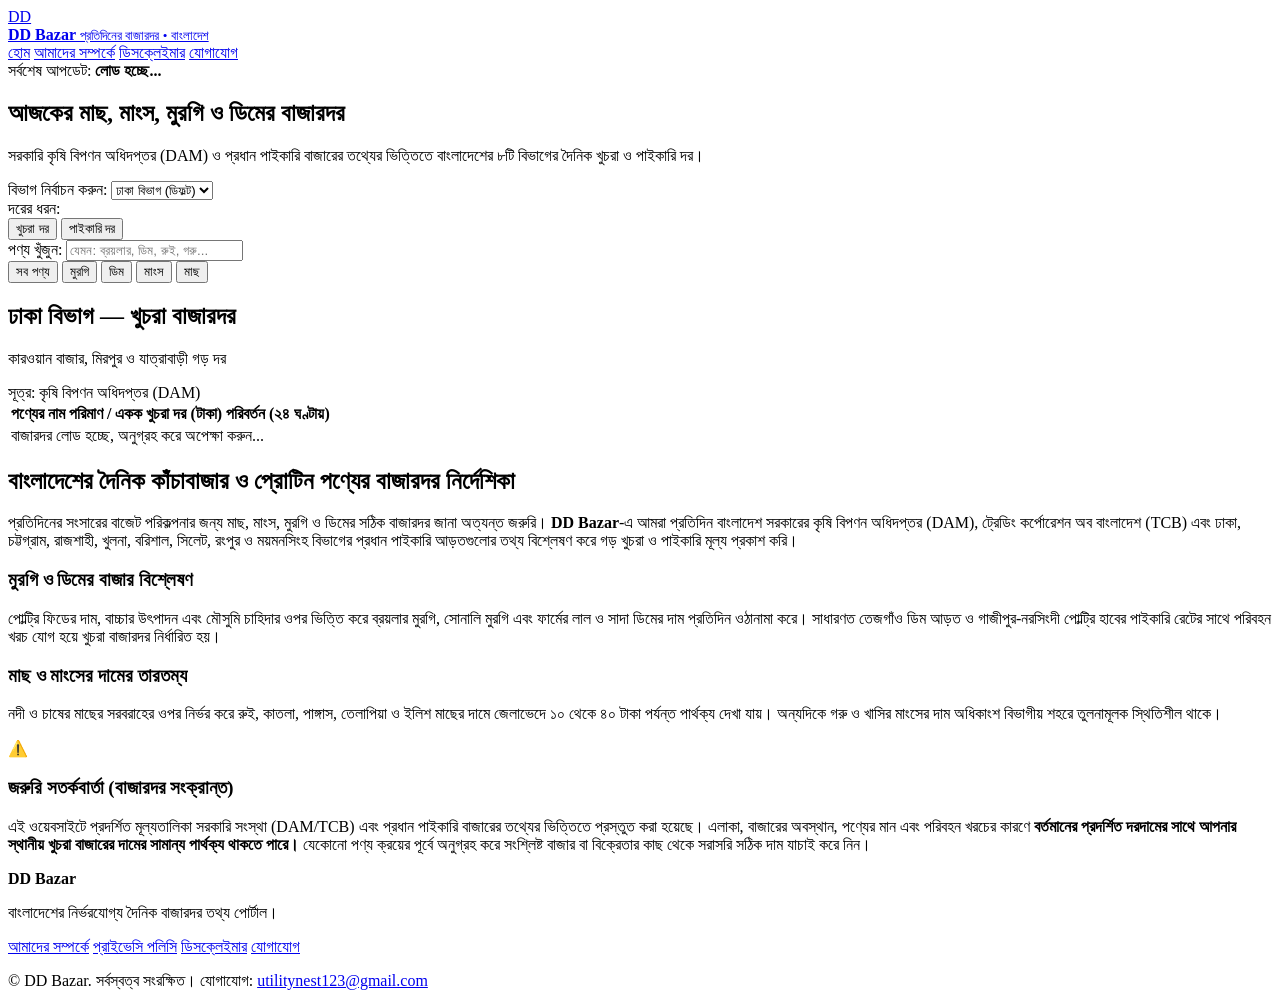
==== index.html @ a532192c "Add initial HTML structure for DD Bazar website" ====
<!DOCTYPE html>
<html lang="bn">
<head>
  <meta charset="UTF-8" />
  <meta name="viewport" content="width=device-width, initial-scale=1.0" />
  <title>DD Bazar — আজকের মাছ, মাংস, মুরগি ও ডিমের বাজারদর (বাংলাদেশ)</title>
  <meta name="description" content="ঢাকা, চট্টগ্রাম, রাজশাহী, খুলনা, বরিশাল, সিলেট, রংপুর ও ময়মনসিংহ বিভাগের প্রতিদিনের ব্রয়লার মুরগি, সোনালি মুরগি, ফার্মের ডিম, গরুর মাংস, খাসির মাংস ও মাছের খুচরা এবং পাইকারি বাজারদর জানুন DD Bazar-এ।" />
  <meta name="keywords" content="আজকের বাজারদর, মুরগির দাম কত, ডিমের দাম আজকে, গরুর মাংসের দাম, মাছের বাজারদর বাংলাদেশ, ঢাকা বাজারদর, রাজশাহী বাজারদর, DD Bazar, bazar dor bangladesh" />
  <meta name="robots" content="index, follow" />
  <link rel="canonical" href="https://utilitynest123.github.io/ddbazar/" />

  <!-- Open Graph / Social SEO -->
  <meta property="og:type" content="website" />
  <meta property="og:site_name" content="DD Bazar" />
  <meta property="og:title" content="DD Bazar — আজকের মাছ, মাংস, মুরগি ও ডিমের বাজারদর" />
  <meta property="og:description" content="বাংলাদেশের ৮টি বিভাগের প্রতিদিনের আপডেটেড খুচরা ও পাইকারি বাজারদর দেখুন এক জায়গায়।" />
  <meta property="og:url" content="https://utilitynest123.github.io/ddbazar/" />

  <!-- Google Fonts: Hind Siliguri for crisp Bangla typography -->
  <link rel="preconnect" href="https://fonts.googleapis.com" />
  <link rel="preconnect" href="https://fonts.gstatic.com" crossorigin />
  <link href="https://fonts.googleapis.com/css2?family=Hind+Siliguri:wght@400;500;600;700&display=swap" rel="stylesheet" />

  <link rel="stylesheet" href="assets/style.css" />

  <!-- Structured Data (JSON-LD) for Google Rich Results -->
  <script type="application/ld+json">
  {
    "@context": "https://schema.org",
    "@type": "WebSite",
    "name": "DD Bazar",
    "alternateName": "Daily Dam Bazar Bangladesh",
    "url": "https://utilitynest123.github.io/ddbazar/",
    "description": "বাংলাদেশের ৮টি বিভাগের প্রতিদিনের মাছ, মাংস, মুরগি ও ডিমের খুচরা এবং পাইকারি বাজারদর পোর্টাল।",
    "inLanguage": "bn-BD"
  }
  </script>
</head>
<body>
  <!-- Header & Navigation -->
  <header class="site-header">
    <div class="container header-inner">
      <a href="./" class="brand">
        <span class="brand-badge">DD</span>
        <div class="brand-text">
          <strong>DD Bazar</strong>
          <small>প্রতিদিনের বাজারদর • বাংলাদেশ</small>
        </div>
      </a>
      <nav class="main-nav" aria-label="প্রধান নেভিগেশন">
        <a href="./" class="active">হোম</a>
        <a href="about/">আমাদের সম্পর্কে</a>
        <a href="disclaimer/">ডিসক্লেইমার</a>
        <a href="contact/">যোগাযোগ</a>
      </nav>
    </div>
  </header>

  <!-- Hero Section -->
  <section class="hero">
    <div class="container">
      <div class="live-pill">
        <span class="pulse-dot"></span>
        <span>সর্বশেষ আপডেট: <strong id="last-updated">লোড হচ্ছে...</strong></span>
      </div>
      <h1>আজকের মাছ, মাংস, মুরগি ও ডিমের বাজারদর</h1>
      <p class="hero-sub">সরকারি কৃষি বিপণন অধিদপ্তর (DAM) ও প্রধান পাইকারি বাজারের তথ্যের ভিত্তিতে বাংলাদেশের ৮টি বিভাগের দৈনিক খুচরা ও পাইকারি দর।</p>
    </div>
  </section>

  <!-- Main Content -->
  <main class="container main-content">
    <!-- Controls Card -->
    <section class="controls-card" aria-label="বাজারদর ফিল্টার">
      <div class="control-row">
        <div class="control-group">
          <label for="division-select">বিভাগ নির্বাচন করুন:</label>
          <select id="division-select" aria-label="বিভাগ নির্বাচন করুন">
            <option value="dhaka" selected>ঢাকা বিভাগ (ডিফল্ট)</option>
            <option value="chattogram">চট্টগ্রাম বিভাগ</option>
            <option value="rajshahi">রাজশাহী বিভাগ</option>
            <option value="khulna">খুলনা বিভাগ</option>
            <option value="barishal">বরিশাল বিভাগ</option>
            <option value="sylhet">সিলেট বিভাগ</option>
            <option value="rangpur">রংপুর বিভাগ</option>
            <option value="mymensingh">ময়মনসিংহ বিভাগ</option>
          </select>
        </div>

        <div class="control-group">
          <label>দরের ধরন:</label>
          <div class="segmented-control" role="group" aria-label="খুচরা বা পাইকারি দর">
            <button type="button" class="price-mode-btn active" data-mode="retail">খুচরা দর</button>
            <button type="button" class="price-mode-btn" data-mode="wholesale">পাইকারি দর</button>
          </div>
        </div>

        <div class="control-group search-group">
          <label for="search-input">পণ্য খুঁজুন:</label>
          <input type="search" id="search-input" placeholder="যেমন: ব্রয়লার, ডিম, রুই, গরু..." autocomplete="off" />
        </div>
      </div>

      <!-- Category Filter Pills -->
      <div class="category-tabs" role="tablist" aria-label="পণ্যের ক্যাটাগরি">
        <button type="button" class="cat-btn active" data-cat="all">সব পণ্য</button>
        <button type="button" class="cat-btn" data-cat="poultry">মুরগি</button>
        <button type="button" class="cat-btn" data-cat="egg">ডিম</button>
        <button type="button" class="cat-btn" data-cat="meat">মাংস</button>
        <button type="button" class="cat-btn" data-cat="fish">মাছ</button>
      </div>
    </section>

    <!-- Selected Market Banner -->
    <div class="market-banner">
      <div>
        <h2 id="current-division-title">ঢাকা বিভাগ — খুচরা বাজারদর</h2>
        <p id="current-market-note">কারওয়ান বাজার, মিরপুর ও যাত্রাবাড়ী গড় দর</p>
      </div>
      <span class="source-tag" id="primary-source-tag">সূত্র: কৃষি বিপণন অধিদপ্তর (DAM)</span>
    </div>

    <!-- Price Table -->
    <section class="table-wrapper" aria-label="বাজারদর তালিকা">
      <table class="price-table">
        <thead>
          <tr>
            <th>পণ্যের নাম</th>
            <th>পরিমাণ / একক</th>
            <th id="price-col-header">খুচরা দর (টাকা)</th>
            <th>পরিবর্তন (২৪ ঘণ্টায়)</th>
          </tr>
        </thead>
        <tbody id="price-table-body">
          <tr>
            <td colspan="4" class="loading-cell">বাজারদর লোড হচ্ছে, অনুগ্রহ করে অপেক্ষা করুন...</td>
          </tr>
        </tbody>
      </table>
    </section>

    <!-- SEO & Informative Article Section -->
    <article class="seo-article">
      <h2>বাংলাদেশের দৈনিক কাঁচাবাজার ও প্রোটিন পণ্যের বাজারদর নির্দেশিকা</h2>
      <p>
        প্রতিদিনের সংসারের বাজেট পরিকল্পনার জন্য মাছ, মাংস, মুরগি ও ডিমের সঠিক বাজারদর জানা অত্যন্ত জরুরি। <strong>DD Bazar</strong>-এ আমরা প্রতিদিন বাংলাদেশ সরকারের কৃষি বিপণন অধিদপ্তর (DAM), ট্রেডিং কর্পোরেশন অব বাংলাদেশ (TCB) এবং ঢাকা, চট্টগ্রাম, রাজশাহী, খুলনা, বরিশাল, সিলেট, রংপুর ও ময়মনসিংহ বিভাগের প্রধান পাইকারি আড়তগুলোর তথ্য বিশ্লেষণ করে গড় খুচরা ও পাইকারি মূল্য প্রকাশ করি।
      </p>
      <div class="seo-grid">
        <div class="seo-box">
          <h3>মুরগি ও ডিমের বাজার বিশ্লেষণ</h3>
          <p>পোল্ট্রি ফিডের দাম, বাচ্চার উৎপাদন এবং মৌসুমি চাহিদার ওপর ভিত্তি করে ব্রয়লার মুরগি, সোনালি মুরগি এবং ফার্মের লাল ও সাদা ডিমের দাম প্রতিদিন ওঠানামা করে। সাধারণত তেজগাঁও ডিম আড়ত ও গাজীপুর-নরসিংদী পোল্ট্রি হাবের পাইকারি রেটের সাথে পরিবহন খরচ যোগ হয়ে খুচরা বাজারদর নির্ধারিত হয়।</p>
        </div>
        <div class="seo-box">
          <h3>মাছ ও মাংসের দামের তারতম্য</h3>
          <p>নদী ও চাষের মাছের সরবরাহের ওপর নির্ভর করে রুই, কাতলা, পাঙ্গাস, তেলাপিয়া ও ইলিশ মাছের দামে জেলাভেদে ১০ থেকে ৪০ টাকা পর্যন্ত পার্থক্য দেখা যায়। অন্যদিকে গরু ও খাসির মাংসের দাম অধিকাংশ বিভাগীয় শহরে তুলনামূলক স্থিতিশীল থাকে।</p>
        </div>
      </div>
    </article>

    <!-- Mandatory Red Warning / Disclaimer Box -->
    <aside class="red-warning-box" role="alert">
      <div class="warning-icon">⚠️</div>
      <div class="warning-content">
        <h3>জরুরি সতর্কবার্তা (বাজারদর সংক্রান্ত)</h3>
        <p>
          এই ওয়েবসাইটে প্রদর্শিত মূল্যতালিকা সরকারি সংস্থা (DAM/TCB) এবং প্রধান পাইকারি বাজারের তথ্যের ভিত্তিতে প্রস্তুত করা হয়েছে। এলাকা, বাজারের অবস্থান, পণ্যের মান এবং পরিবহন খরচের কারণে <strong>বর্তমানের প্রদর্শিত দরদামের সাথে আপনার স্থানীয় খুচরা বাজারের দামের সামান্য পার্থক্য থাকতে পারে।</strong> যেকোনো পণ্য ক্রয়ের পূর্বে অনুগ্রহ করে সংশ্লিষ্ট বাজার বা বিক্রেতার কাছ থেকে সরাসরি সঠিক দাম যাচাই করে নিন।
        </p>
      </div>
    </aside>
  </main>

  <!-- Footer -->
  <footer class="site-footer">
    <div class="container footer-inner">
      <div class="footer-brand">
        <strong>DD Bazar</strong>
        <p>বাংলাদেশের নির্ভরযোগ্য দৈনিক বাজারদর তথ্য পোর্টাল।</p>
      </div>
      <div class="footer-links">
        <a href="about/">আমাদের সম্পর্কে</a>
        <a href="privacy-policy/">প্রাইভেসি পলিসি</a>
        <a href="disclaimer/">ডিসক্লেইমার</a>
        <a href="contact/">যোগাযোগ</a>
      </div>
    </div>
    <div class="footer-bottom">
      <p>&copy; <span id="year"></span> DD Bazar. সর্বস্বত্ব সংরক্ষিত। যোগাযোগ: <a href="mailto:utilitynest123@gmail.com">utilitynest123@gmail.com</a></p>
    </div>
  </footer>

  <script src="assets/app.js"></script>
</body>
</html>
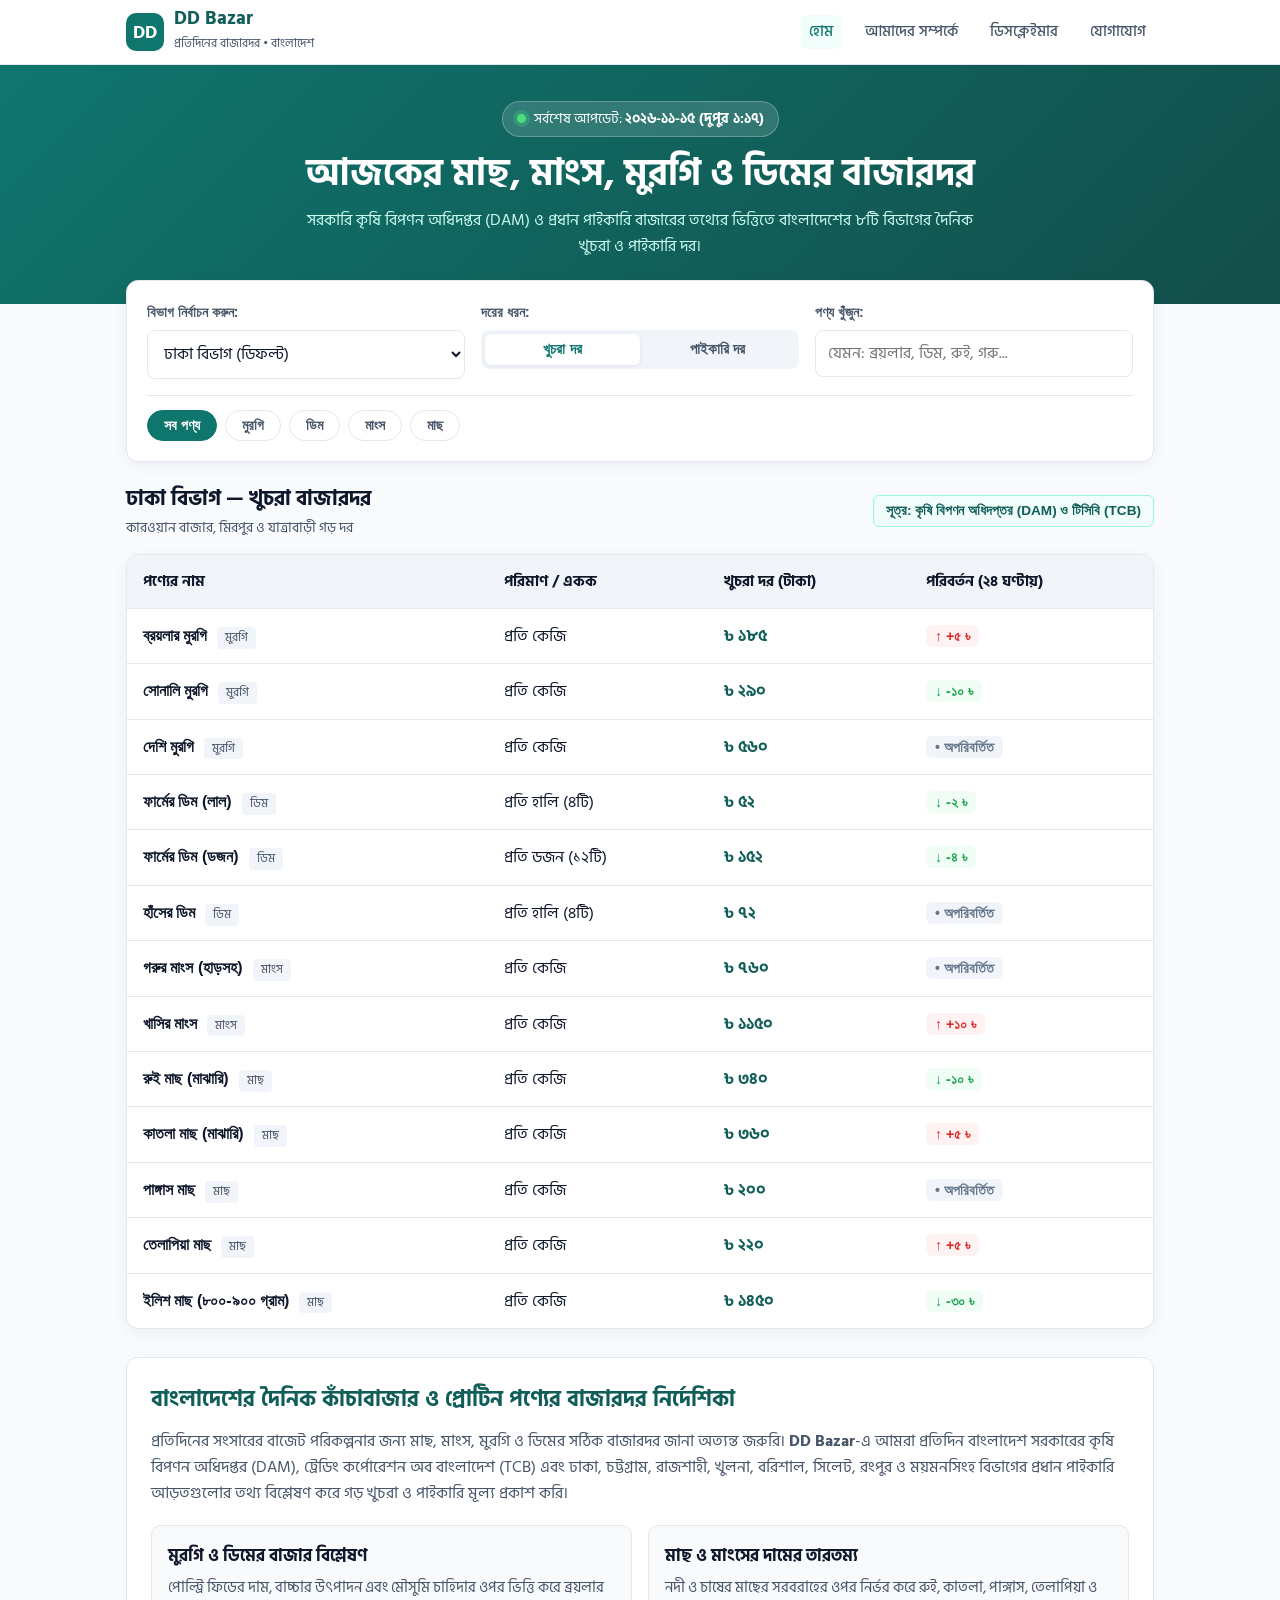
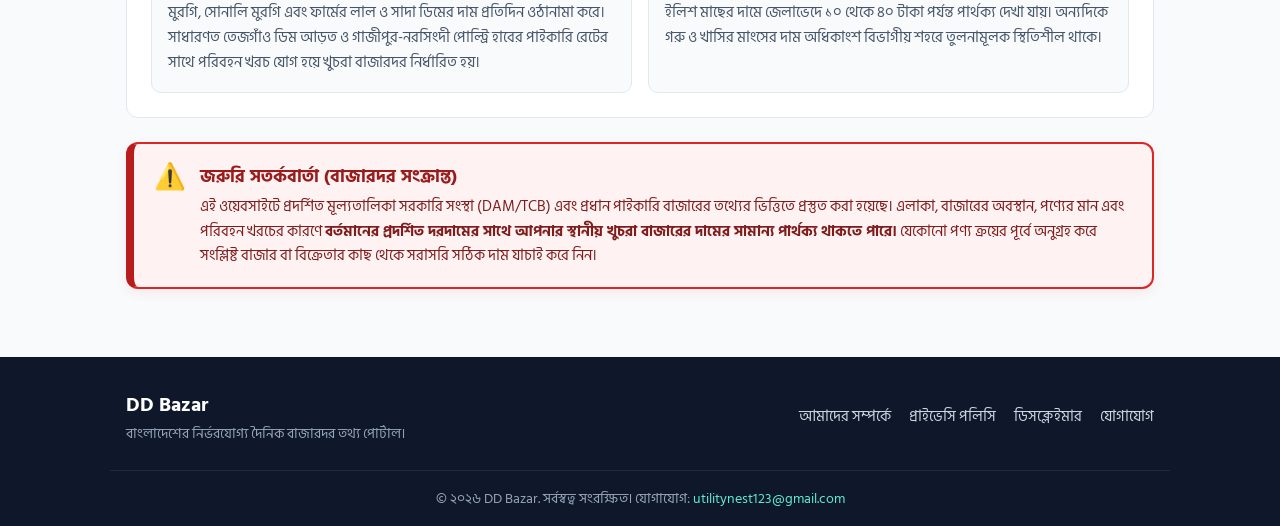
==== commit b1784f3d: "Add favicon link to index.html Added a favicon link to the HTML head section." ====
--- a/index.html
+++ b/index.html
@@ -8,6 +8,7 @@
   <meta name="keywords" content="আজকের বাজারদর, মুরগির দাম কত, ডিমের দাম আজকে, গরুর মাংসের দাম, মাছের বাজারদর বাংলাদেশ, ঢাকা বাজারদর, রাজশাহী বাজারদর, DD Bazar, bazar dor bangladesh" />
   <meta name="robots" content="index, follow" />
   <link rel="canonical" href="https://utilitynest123.github.io/ddbazar/" />
+  <link rel="icon" href="data:image/svg+xml,<svg xmlns='http://www.w3.org/2000/svg' viewBox='0 0 64 64'><rect width='64' height='64' rx='14' fill='%230f766e'/><text x='50%25' y='54%25' dominant-baseline='middle' text-anchor='middle' fill='white' font-family='sans-serif' font-weight='700' font-size='28'>DD</text></svg>" />
 
   <!-- Open Graph / Social SEO -->
   <meta property="og:type" content="website" />
--- a/assets/style.css
+++ b/assets/style.css
@@ -0,0 +1,578 @@
+:root {
+  --primary: #0f766e;
+  --primary-dark: #115e59;
+  --primary-light: #f0fdfa;
+  --bg: #f8fafc;
+  --surface: #ffffff;
+  --text: #0f172a;
+  --text-muted: #475569;
+  --border: #e2e8f0;
+  --up: #dc2626;
+  --down: #16a34a;
+  --neutral: #64748b;
+  --radius: 12px;
+  --shadow: 0 4px 16px rgba(15, 23, 42, 0.05);
+}
+
+* {
+  box-sizing: border-box;
+  margin: 0;
+  padding: 0;
+}
+
+body {
+  font-family: 'Hind Siliguri', -apple-system, BlinkMacSystemFont, sans-serif;
+  background-color: var(--bg);
+  color: var(--text);
+  line-height: 1.65;
+  -webkit-font-smoothing: antialiased;
+}
+
+.container {
+  width: 100%;
+  max-width: 1060px;
+  margin: 0 auto;
+  padding: 0 16px;
+}
+
+/* Header */
+.site-header {
+  background: var(--surface);
+  border-bottom: 1px solid var(--border);
+  position: sticky;
+  top: 0;
+  z-index: 50;
+}
+
+.header-inner {
+  display: flex;
+  align-items: center;
+  justify-content: space-between;
+  min-height: 64px;
+  gap: 12px;
+}
+
+.brand {
+  display: flex;
+  align-items: center;
+  gap: 10px;
+  text-decoration: none;
+  color: var(--text);
+}
+
+.brand-badge {
+  background: var(--primary);
+  color: #fff;
+  font-weight: 700;
+  font-size: 1.15rem;
+  width: 38px;
+  height: 38px;
+  border-radius: 10px;
+  display: grid;
+  place-items: center;
+}
+
+.brand-text strong {
+  display: block;
+  font-size: 1.2rem;
+  line-height: 1.1;
+  color: var(--primary-dark);
+}
+
+.brand-text small {
+  font-size: 0.78rem;
+  color: var(--text-muted);
+}
+
+.main-nav {
+  display: flex;
+  gap: 16px;
+  flex-wrap: wrap;
+}
+
+.main-nav a {
+  text-decoration: none;
+  color: var(--text-muted);
+  font-weight: 500;
+  font-size: 0.95rem;
+  padding: 4px 8px;
+  border-radius: 6px;
+  transition: 0.2s;
+}
+
+.main-nav a:hover,
+.main-nav a.active {
+  color: var(--primary);
+  background: var(--primary-light);
+}
+
+/* Hero */
+.hero {
+  background: linear-gradient(135deg, #0f766e 0%, #134e4a 100%);
+  color: #ffffff;
+  padding: 36px 0 44px;
+  text-align: center;
+}
+
+.live-pill {
+  display: inline-flex;
+  align-items: center;
+  gap: 8px;
+  background: rgba(255, 255, 255, 0.14);
+  border: 1px solid rgba(255, 255, 255, 0.25);
+  padding: 5px 14px;
+  border-radius: 999px;
+  font-size: 0.9rem;
+  margin-bottom: 14px;
+}
+
+.pulse-dot {
+  width: 9px;
+  height: 9px;
+  background: #4ade80;
+  border-radius: 50%;
+  box-shadow: 0 0 0 4px rgba(74, 222, 128, 0.25);
+}
+
+.hero h1 {
+  font-size: clamp(1.6rem, 4vw, 2.3rem);
+  font-weight: 700;
+  line-height: 1.25;
+  margin-bottom: 10px;
+}
+
+.hero-sub {
+  max-width: 680px;
+  margin: 0 auto;
+  color: #ccfbf1;
+  font-size: 1rem;
+}
+
+/* Main & Controls */
+.main-content {
+  margin-top: -24px;
+  padding-bottom: 48px;
+}
+
+.controls-card {
+  background: var(--surface);
+  border: 1px solid var(--border);
+  border-radius: var(--radius);
+  padding: 20px;
+  box-shadow: var(--shadow);
+  margin-bottom: 20px;
+}
+
+.control-row {
+  display: grid;
+  grid-template-columns: repeat(auto-fit, minmax(220px, 1fr));
+  gap: 16px;
+  margin-bottom: 16px;
+}
+
+.control-group label {
+  display: block;
+  font-size: 0.88rem;
+  font-weight: 600;
+  color: var(--text-muted);
+  margin-bottom: 6px;
+}
+
+select,
+input[type="search"],
+input[type="text"],
+input[type="email"],
+textarea {
+  width: 100%;
+  padding: 10px 12px;
+  border: 1px solid var(--border);
+  border-radius: 8px;
+  font-family: inherit;
+  font-size: 0.98rem;
+  color: var(--text);
+  background: #fff;
+  outline: none;
+}
+
+select:focus,
+input:focus,
+textarea:focus {
+  border-color: var(--primary);
+  box-shadow: 0 0 0 3px rgba(15, 118, 110, 0.12);
+}
+
+.segmented-control {
+  display: grid;
+  grid-template-columns: 1fr 1fr;
+  background: #f1f5f9;
+  padding: 4px;
+  border-radius: 8px;
+}
+
+.price-mode-btn {
+  border: none;
+  background: transparent;
+  padding: 7px 10px;
+  border-radius: 6px;
+  font-family: inherit;
+  font-weight: 600;
+  font-size: 0.92rem;
+  color: var(--text-muted);
+  cursor: pointer;
+  transition: 0.2s;
+}
+
+.price-mode-btn.active {
+  background: var(--surface);
+  color: var(--primary);
+  box-shadow: 0 1px 4px rgba(0, 0, 0, 0.08);
+}
+
+.category-tabs {
+  display: flex;
+  gap: 8px;
+  flex-wrap: wrap;
+  border-top: 1px solid var(--border);
+  padding-top: 14px;
+}
+
+.cat-btn {
+  border: 1px solid var(--border);
+  background: #fff;
+  color: var(--text-muted);
+  padding: 6px 16px;
+  border-radius: 999px;
+  font-family: inherit;
+  font-weight: 600;
+  font-size: 0.9rem;
+  cursor: pointer;
+  transition: 0.2s;
+}
+
+.cat-btn:hover {
+  border-color: var(--primary);
+  color: var(--primary);
+}
+
+.cat-btn.active {
+  background: var(--primary);
+  border-color: var(--primary);
+  color: #fff;
+}
+
+/* Market Banner */
+.market-banner {
+  display: flex;
+  justify-content: space-between;
+  align-items: center;
+  flex-wrap: wrap;
+  gap: 10px;
+  margin-bottom: 14px;
+}
+
+.market-banner h2 {
+  font-size: 1.3rem;
+  color: var(--text);
+}
+
+.market-banner p {
+  font-size: 0.9rem;
+  color: var(--text-muted);
+}
+
+.source-tag {
+  background: var(--primary-light);
+  color: var(--primary-dark);
+  border: 1px solid #99f6e4;
+  padding: 4px 12px;
+  border-radius: 6px;
+  font-size: 0.85rem;
+  font-weight: 600;
+}
+
+/* Table */
+.table-wrapper {
+  background: var(--surface);
+  border: 1px solid var(--border);
+  border-radius: var(--radius);
+  overflow-x: auto;
+  box-shadow: var(--shadow);
+  margin-bottom: 28px;
+}
+
+.price-table {
+  width: 100%;
+  border-collapse: collapse;
+  min-width: 540px;
+}
+
+.price-table th {
+  background: #f1f5f9;
+  color: var(--text);
+  font-weight: 700;
+  text-align: left;
+  padding: 14px 16px;
+  border-bottom: 1px solid var(--border);
+  font-size: 0.95rem;
+}
+
+.price-table td {
+  padding: 14px 16px;
+  border-bottom: 1px solid var(--border);
+  font-size: 1rem;
+}
+
+.price-table tbody tr:last-child td {
+  border-bottom: none;
+}
+
+.price-table tbody tr:hover {
+  background: #f8fafc;
+}
+
+.item-name {
+  font-weight: 600;
+  color: var(--text);
+}
+
+.item-cat-badge {
+  display: inline-block;
+  font-size: 0.75rem;
+  background: #f1f5f9;
+  color: var(--text-muted);
+  padding: 1px 8px;
+  border-radius: 4px;
+  margin-left: 6px;
+}
+
+.price-val {
+  font-weight: 700;
+  font-size: 1.1rem;
+  color: var(--primary-dark);
+}
+
+.badge-up {
+  color: var(--up);
+  background: #fef2f2;
+  padding: 3px 9px;
+  border-radius: 6px;
+  font-weight: 600;
+  font-size: 0.88rem;
+}
+
+.badge-down {
+  color: var(--down);
+  background: #f0fdf4;
+  padding: 3px 9px;
+  border-radius: 6px;
+  font-weight: 600;
+  font-size: 0.88rem;
+}
+
+.badge-same {
+  color: var(--neutral);
+  background: #f1f5f9;
+  padding: 3px 9px;
+  border-radius: 6px;
+  font-weight: 600;
+  font-size: 0.88rem;
+}
+
+.loading-cell {
+  text-align: center;
+  padding: 28px !important;
+  color: var(--text-muted);
+}
+
+/* SEO Article Section */
+.seo-article {
+  background: var(--surface);
+  border: 1px solid var(--border);
+  border-radius: var(--radius);
+  padding: 24px;
+  margin-bottom: 24px;
+}
+
+.seo-article h2 {
+  font-size: 1.35rem;
+  margin-bottom: 10px;
+  color: var(--primary-dark);
+}
+
+.seo-article > p {
+  color: var(--text-muted);
+  margin-bottom: 18px;
+}
+
+.seo-grid {
+  display: grid;
+  grid-template-columns: repeat(auto-fit, minmax(280px, 1fr));
+  gap: 16px;
+}
+
+.seo-box {
+  background: #f8fafc;
+  border: 1px solid var(--border);
+  border-radius: 10px;
+  padding: 16px;
+}
+
+.seo-box h3 {
+  font-size: 1.08rem;
+  margin-bottom: 6px;
+  color: var(--text);
+}
+
+.seo-box p {
+  font-size: 0.94rem;
+  color: var(--text-muted);
+}
+
+/* Red Warning Box */
+.red-warning-box {
+  display: flex;
+  gap: 14px;
+  align-items: flex-start;
+  background-color: #fef2f2;
+  border: 2px solid #dc2626;
+  border-left: 8px solid #b91c1c;
+  border-radius: var(--radius);
+  padding: 18px 20px;
+  color: #7f1d1d;
+  box-shadow: 0 4px 12px rgba(220, 38, 38, 0.08);
+}
+
+.warning-icon {
+  font-size: 1.6rem;
+  line-height: 1.2;
+}
+
+.warning-content h3 {
+  color: #991b1b;
+  font-size: 1.12rem;
+  margin-bottom: 4px;
+}
+
+.warning-content p {
+  font-size: 0.96rem;
+  line-height: 1.6;
+}
+
+/* Sub-pages (About, Contact, Privacy, Disclaimer) */
+.page-card {
+  background: var(--surface);
+  border: 1px solid var(--border);
+  border-radius: var(--radius);
+  padding: 28px 24px;
+  margin-top: 24px;
+  margin-bottom: 24px;
+  box-shadow: var(--shadow);
+}
+
+.page-card h1 {
+  font-size: 1.7rem;
+  color: var(--primary-dark);
+  margin-bottom: 12px;
+}
+
+.page-card h2 {
+  font-size: 1.25rem;
+  color: var(--text);
+  margin-top: 20px;
+  margin-bottom: 8px;
+}
+
+.page-card p,
+.page-card li {
+  color: var(--text-muted);
+  margin-bottom: 10px;
+}
+
+.page-card ul {
+  padding-left: 20px;
+}
+
+.btn-primary {
+  display: inline-block;
+  background: var(--primary);
+  color: #fff;
+  border: none;
+  padding: 11px 22px;
+  border-radius: 8px;
+  font-family: inherit;
+  font-weight: 600;
+  font-size: 1rem;
+  cursor: pointer;
+  text-decoration: none;
+}
+
+.btn-primary:hover {
+  background: var(--primary-dark);
+}
+
+/* Footer */
+.site-footer {
+  background: #0f172a;
+  color: #cbd5e1;
+  padding-top: 32px;
+  margin-top: 20px;
+}
+
+.footer-inner {
+  display: flex;
+  justify-content: space-between;
+  align-items: center;
+  flex-wrap: wrap;
+  gap: 16px;
+  padding-bottom: 24px;
+  border-bottom: 1px solid #1e293b;
+}
+
+.footer-brand strong {
+  color: #fff;
+  font-size: 1.25rem;
+}
+
+.footer-brand p {
+  font-size: 0.9rem;
+  color: #94a3b8;
+}
+
+.footer-links {
+  display: flex;
+  gap: 18px;
+  flex-wrap: wrap;
+}
+
+.footer-links a {
+  color: #cbd5e1;
+  text-decoration: none;
+  font-size: 0.92rem;
+}
+
+.footer-links a:hover {
+  color: #5eead4;
+}
+
+.footer-bottom {
+  text-align: center;
+  padding: 16px;
+  font-size: 0.88rem;
+  color: #94a3b8;
+}
+
+.footer-bottom a {
+  color: #5eead4;
+  text-decoration: none;
+}
+
+@media (max-width: 600px) {
+  .header-inner {
+    flex-direction: column;
+    padding: 10px 0;
+  }
+  .red-warning-box {
+    flex-direction: column;
+    gap: 8px;
+  }
+}
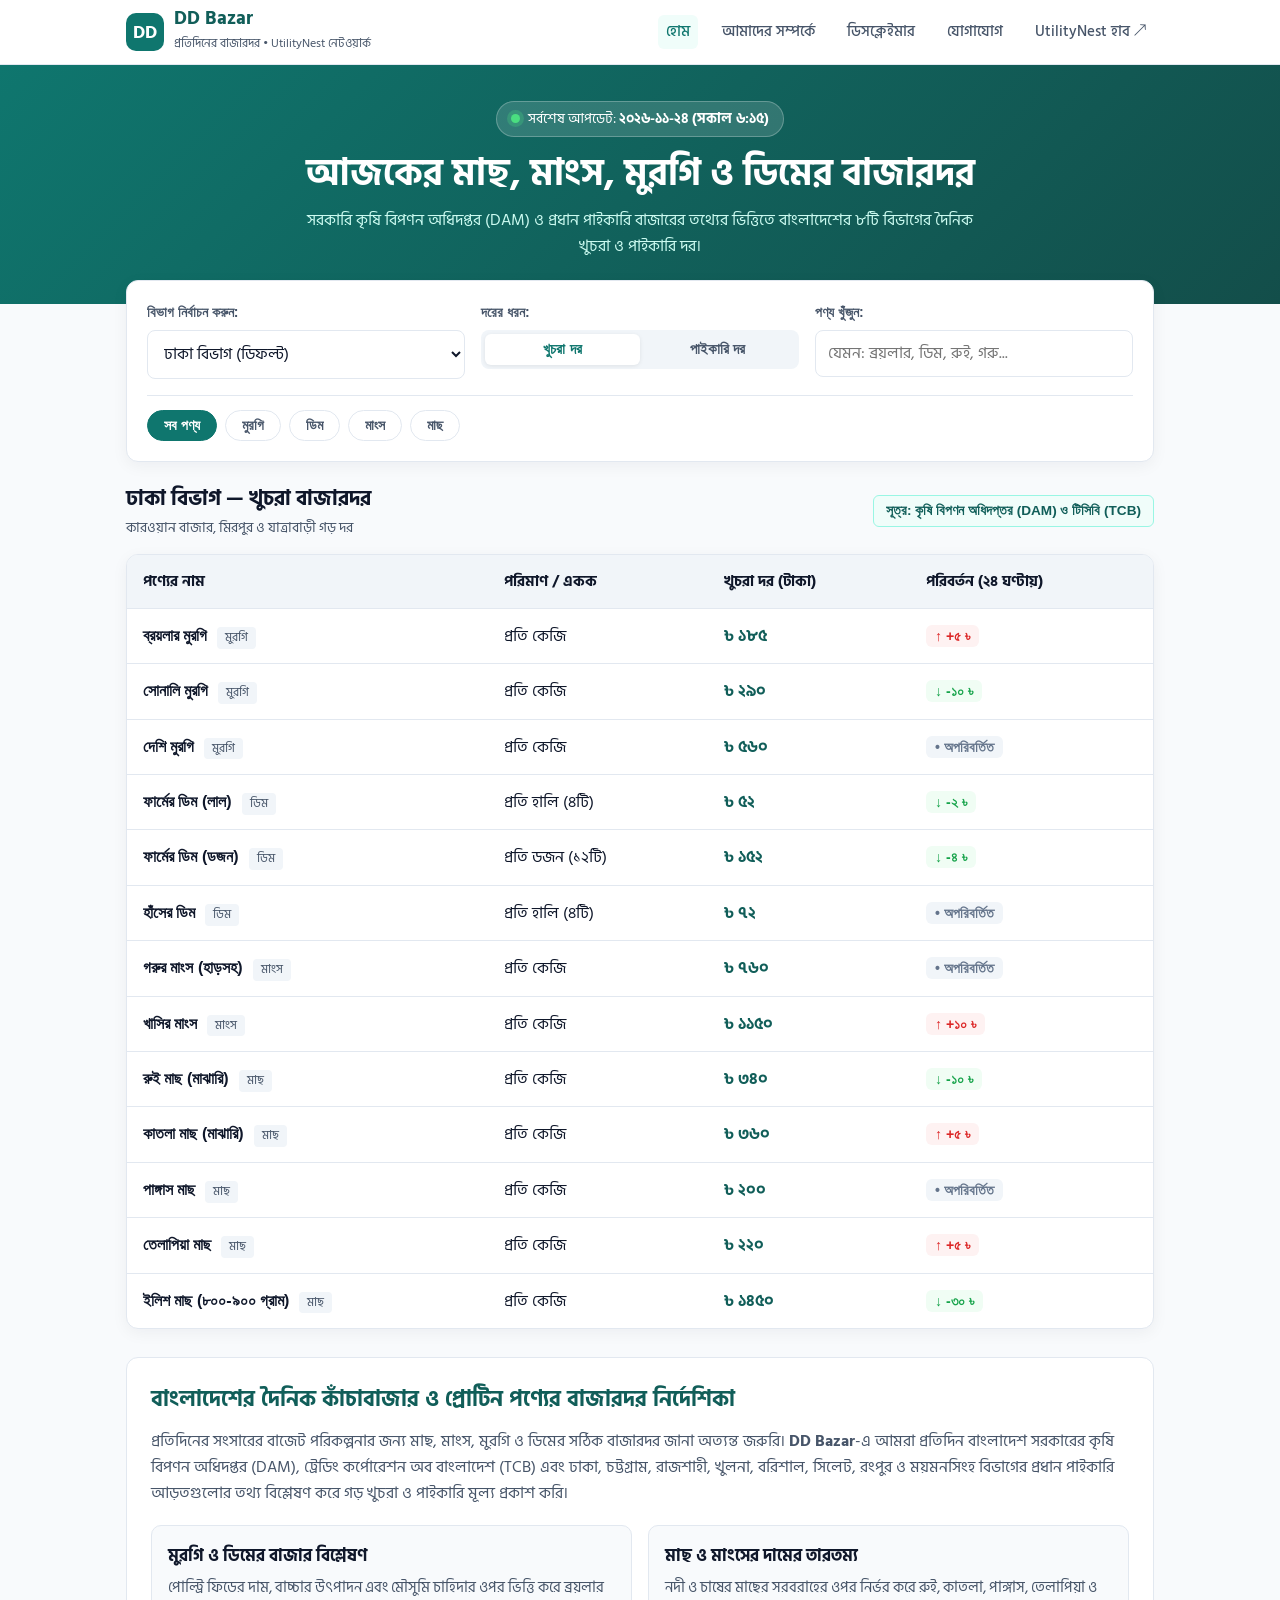
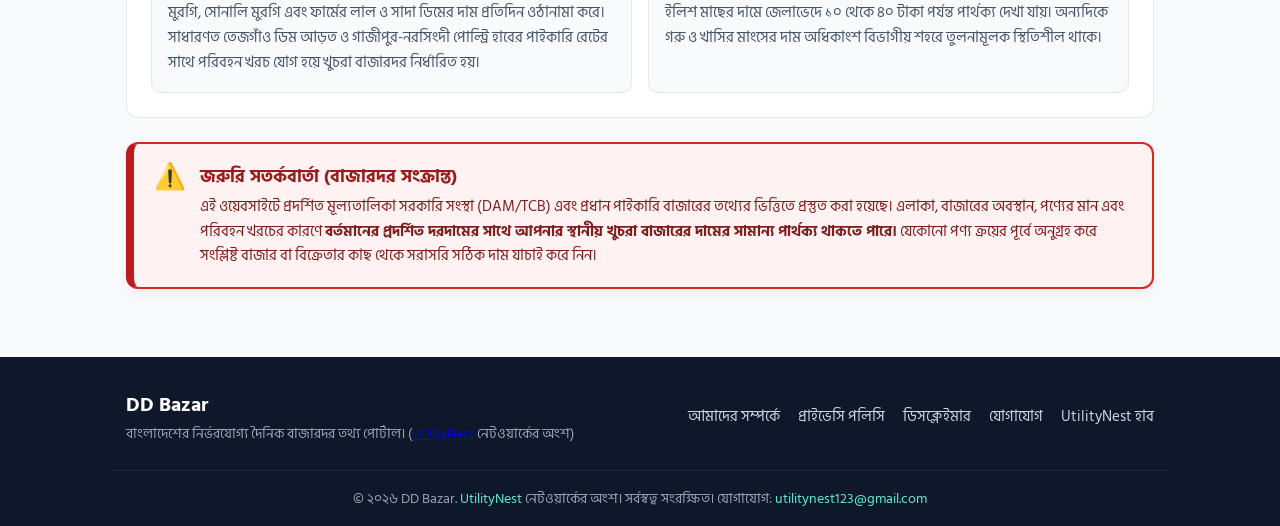
==== commit a958d074: "Update Bangla text for consistency and clarity" ====
--- a/index.html
+++ b/index.html
@@ -4,7 +4,7 @@
   <meta charset="UTF-8" />
   <meta name="viewport" content="width=device-width, initial-scale=1.0" />
   <title>DD Bazar — আজকের মাছ, মাংস, মুরগি ও ডিমের বাজারদর (বাংলাদেশ)</title>
-  <meta name="description" content="ঢাকা, চট্টগ্রাম, রাজশাহী, খুলনা, বরিশাল, সিলেট, রংপুর ও ময়মনসিংহ বিভাগের প্রতিদিনের ব্রয়লার মুরগি, সোনালি মুরগি, ফার্মের ডিম, গরুর মাংস, খাসির মাংস ও মাছের খুচরা এবং পাইকারি বাজারদর জানুন DD Bazar-এ।" />
+  <meta name="description" content="ঢাকা, চট্টগ্রাম, রাজশাহী, খুলনা, বরিশাল, সিলেট, রংপুর ও ময়মনসিংহ বিভাগের প্রতিদিনের ব্রয়লার মুরগি, সোনালি মুরগি, ফার্মের ডিম, গরুর মাংস, খাসির মাংস ও মাছের খুচরা এবং পাইকারি বাজারদর জানুন DD Bazar-এ।" />
   <meta name="keywords" content="আজকের বাজারদর, মুরগির দাম কত, ডিমের দাম আজকে, গরুর মাংসের দাম, মাছের বাজারদর বাংলাদেশ, ঢাকা বাজারদর, রাজশাহী বাজারদর, DD Bazar, bazar dor bangladesh" />
   <meta name="robots" content="index, follow" />
   <link rel="canonical" href="https://utilitynest123.github.io/ddbazar/" />
@@ -14,7 +14,7 @@
   <meta property="og:type" content="website" />
   <meta property="og:site_name" content="DD Bazar" />
   <meta property="og:title" content="DD Bazar — আজকের মাছ, মাংস, মুরগি ও ডিমের বাজারদর" />
-  <meta property="og:description" content="বাংলাদেশের ৮টি বিভাগের প্রতিদিনের আপডেটেড খুচরা ও পাইকারি বাজারদর দেখুন এক জায়গায়।" />
+  <meta property="og:description" content="বাংলাদেশের ৮টি বিভাগের প্রতিদিনের আপডেটেড খুচরা ও পাইকারি বাজারদর দেখুন এক জায়গায়।" />
   <meta property="og:url" content="https://utilitynest123.github.io/ddbazar/" />
 
   <!-- Google Fonts: Hind Siliguri for crisp Bangla typography -->
@@ -45,7 +45,7 @@
         <span class="brand-badge">DD</span>
         <div class="brand-text">
           <strong>DD Bazar</strong>
-          <small>প্রতিদিনের বাজারদর • বাংলাদেশ</small>
+          <small>প্রতিদিনের বাজারদর • UtilityNest নেটওয়ার্ক</small>
         </div>
       </a>
       <nav class="main-nav" aria-label="প্রধান নেভিগেশন">
@@ -53,6 +53,7 @@
         <a href="about/">আমাদের সম্পর্কে</a>
         <a href="disclaimer/">ডিসক্লেইমার</a>
         <a href="contact/">যোগাযোগ</a>
+        <a href="https://utilitynest123.github.io/">UtilityNest হাব ↗</a>
       </nav>
     </div>
   </header>
@@ -84,7 +85,7 @@
             <option value="barishal">বরিশাল বিভাগ</option>
             <option value="sylhet">সিলেট বিভাগ</option>
             <option value="rangpur">রংপুর বিভাগ</option>
-            <option value="mymensingh">ময়মনসিংহ বিভাগ</option>
+            <option value="mymensingh">ময়মনসিংহ বিভাগ</option>
           </select>
         </div>
 
@@ -98,7 +99,7 @@
 
         <div class="control-group search-group">
           <label for="search-input">পণ্য খুঁজুন:</label>
-          <input type="search" id="search-input" placeholder="যেমন: ব্রয়লার, ডিম, রুই, গরু..." autocomplete="off" />
+          <input type="search" id="search-input" placeholder="যেমন: ব্রয়লার, ডিম, রুই, গরু..." autocomplete="off" />
         </div>
       </div>
 
@@ -116,7 +117,7 @@
     <div class="market-banner">
       <div>
         <h2 id="current-division-title">ঢাকা বিভাগ — খুচরা বাজারদর</h2>
-        <p id="current-market-note">কারওয়ান বাজার, মিরপুর ও যাত্রাবাড়ী গড় দর</p>
+        <p id="current-market-note">কারওয়ান বাজার, মিরপুর ও যাত্রাবাড়ী গড় দর</p>
       </div>
       <span class="source-tag" id="primary-source-tag">সূত্র: কৃষি বিপণন অধিদপ্তর (DAM)</span>
     </div>
@@ -129,7 +130,7 @@
             <th>পণ্যের নাম</th>
             <th>পরিমাণ / একক</th>
             <th id="price-col-header">খুচরা দর (টাকা)</th>
-            <th>পরিবর্তন (২৪ ঘণ্টায়)</th>
+            <th>পরিবর্তন (২৪ ঘণ্টায়)</th>
           </tr>
         </thead>
         <tbody id="price-table-body">
@@ -144,16 +145,16 @@
     <article class="seo-article">
       <h2>বাংলাদেশের দৈনিক কাঁচাবাজার ও প্রোটিন পণ্যের বাজারদর নির্দেশিকা</h2>
       <p>
-        প্রতিদিনের সংসারের বাজেট পরিকল্পনার জন্য মাছ, মাংস, মুরগি ও ডিমের সঠিক বাজারদর জানা অত্যন্ত জরুরি। <strong>DD Bazar</strong>-এ আমরা প্রতিদিন বাংলাদেশ সরকারের কৃষি বিপণন অধিদপ্তর (DAM), ট্রেডিং কর্পোরেশন অব বাংলাদেশ (TCB) এবং ঢাকা, চট্টগ্রাম, রাজশাহী, খুলনা, বরিশাল, সিলেট, রংপুর ও ময়মনসিংহ বিভাগের প্রধান পাইকারি আড়তগুলোর তথ্য বিশ্লেষণ করে গড় খুচরা ও পাইকারি মূল্য প্রকাশ করি।
+        প্রতিদিনের সংসারের বাজেট পরিকল্পনার জন্য মাছ, মাংস, মুরগি ও ডিমের সঠিক বাজারদর জানা অত্যন্ত জরুরি। <strong>DD Bazar</strong>-এ আমরা প্রতিদিন বাংলাদেশ সরকারের কৃষি বিপণন অধিদপ্তর (DAM), ট্রেডিং কর্পোরেশন অব বাংলাদেশ (TCB) এবং ঢাকা, চট্টগ্রাম, রাজশাহী, খুলনা, বরিশাল, সিলেট, রংপুর ও ময়মনসিংহ বিভাগের প্রধান পাইকারি আড়তগুলোর তথ্য বিশ্লেষণ করে গড় খুচরা ও পাইকারি মূল্য প্রকাশ করি।
       </p>
       <div class="seo-grid">
         <div class="seo-box">
           <h3>মুরগি ও ডিমের বাজার বিশ্লেষণ</h3>
-          <p>পোল্ট্রি ফিডের দাম, বাচ্চার উৎপাদন এবং মৌসুমি চাহিদার ওপর ভিত্তি করে ব্রয়লার মুরগি, সোনালি মুরগি এবং ফার্মের লাল ও সাদা ডিমের দাম প্রতিদিন ওঠানামা করে। সাধারণত তেজগাঁও ডিম আড়ত ও গাজীপুর-নরসিংদী পোল্ট্রি হাবের পাইকারি রেটের সাথে পরিবহন খরচ যোগ হয়ে খুচরা বাজারদর নির্ধারিত হয়।</p>
+          <p>পোল্ট্রি ফিডের দাম, বাচ্চার উৎপাদন এবং মৌসুমি চাহিদার ওপর ভিত্তি করে ব্রয়লার মুরগি, সোনালি মুরগি এবং ফার্মের লাল ও সাদা ডিমের দাম প্রতিদিন ওঠানামা করে। সাধারণত তেজগাঁও ডিম আড়ত ও গাজীপুর-নরসিংদী পোল্ট্রি হাবের পাইকারি রেটের সাথে পরিবহন খরচ যোগ হয়ে খুচরা বাজারদর নির্ধারিত হয়।</p>
         </div>
         <div class="seo-box">
           <h3>মাছ ও মাংসের দামের তারতম্য</h3>
-          <p>নদী ও চাষের মাছের সরবরাহের ওপর নির্ভর করে রুই, কাতলা, পাঙ্গাস, তেলাপিয়া ও ইলিশ মাছের দামে জেলাভেদে ১০ থেকে ৪০ টাকা পর্যন্ত পার্থক্য দেখা যায়। অন্যদিকে গরু ও খাসির মাংসের দাম অধিকাংশ বিভাগীয় শহরে তুলনামূলক স্থিতিশীল থাকে।</p>
+          <p>নদী ও চাষের মাছের সরবরাহের ওপর নির্ভর করে রুই, কাতলা, পাঙ্গাস, তেলাপিয়া ও ইলিশ মাছের দামে জেলাভেদে ১০ থেকে ৪০ টাকা পর্যন্ত পার্থক্য দেখা যায়। অন্যদিকে গরু ও খাসির মাংসের দাম অধিকাংশ বিভাগীয় শহরে তুলনামূলক স্থিতিশীল থাকে।</p>
         </div>
       </div>
     </article>
@@ -164,7 +165,7 @@
       <div class="warning-content">
         <h3>জরুরি সতর্কবার্তা (বাজারদর সংক্রান্ত)</h3>
         <p>
-          এই ওয়েবসাইটে প্রদর্শিত মূল্যতালিকা সরকারি সংস্থা (DAM/TCB) এবং প্রধান পাইকারি বাজারের তথ্যের ভিত্তিতে প্রস্তুত করা হয়েছে। এলাকা, বাজারের অবস্থান, পণ্যের মান এবং পরিবহন খরচের কারণে <strong>বর্তমানের প্রদর্শিত দরদামের সাথে আপনার স্থানীয় খুচরা বাজারের দামের সামান্য পার্থক্য থাকতে পারে।</strong> যেকোনো পণ্য ক্রয়ের পূর্বে অনুগ্রহ করে সংশ্লিষ্ট বাজার বা বিক্রেতার কাছ থেকে সরাসরি সঠিক দাম যাচাই করে নিন।
+          এই ওয়েবসাইটে প্রদর্শিত মূল্যতালিকা সরকারি সংস্থা (DAM/TCB) এবং প্রধান পাইকারি বাজারের তথ্যের ভিত্তিতে প্রস্তুত করা হয়েছে। এলাকা, বাজারের অবস্থান, পণ্যের মান এবং পরিবহন খরচের কারণে <strong>বর্তমানের প্রদর্শিত দরদামের সাথে আপনার স্থানীয় খুচরা বাজারের দামের সামান্য পার্থক্য থাকতে পারে।</strong> যেকোনো পণ্য ক্রয়ের পূর্বে অনুগ্রহ করে সংশ্লিষ্ট বাজার বা বিক্রেতার কাছ থেকে সরাসরি সঠিক দাম যাচাই করে নিন।
         </p>
       </div>
     </aside>
@@ -175,17 +176,18 @@
     <div class="container footer-inner">
       <div class="footer-brand">
         <strong>DD Bazar</strong>
-        <p>বাংলাদেশের নির্ভরযোগ্য দৈনিক বাজারদর তথ্য পোর্টাল।</p>
+        <p>বাংলাদেশের নির্ভরযোগ্য দৈনিক বাজারদর তথ্য পোর্টাল। (<a href="https://utilitynest123.github.io/">UtilityNest</a> নেটওয়ার্কের অংশ)</p>
       </div>
       <div class="footer-links">
         <a href="about/">আমাদের সম্পর্কে</a>
         <a href="privacy-policy/">প্রাইভেসি পলিসি</a>
         <a href="disclaimer/">ডিসক্লেইমার</a>
         <a href="contact/">যোগাযোগ</a>
+        <a href="https://utilitynest123.github.io/">UtilityNest হাব</a>
       </div>
     </div>
     <div class="footer-bottom">
-      <p>&copy; <span id="year"></span> DD Bazar. সর্বস্বত্ব সংরক্ষিত। যোগাযোগ: <a href="mailto:utilitynest123@gmail.com">utilitynest123@gmail.com</a></p>
+      <p>&copy; <span id="year"></span> DD Bazar. <a href="https://utilitynest123.github.io/">UtilityNest</a> নেটওয়ার্কের অংশ। সর্বস্বত্ব সংরক্ষিত। যোগাযোগ: <a href="mailto:utilitynest123@gmail.com">utilitynest123@gmail.com</a></p>
     </div>
   </footer>
 
